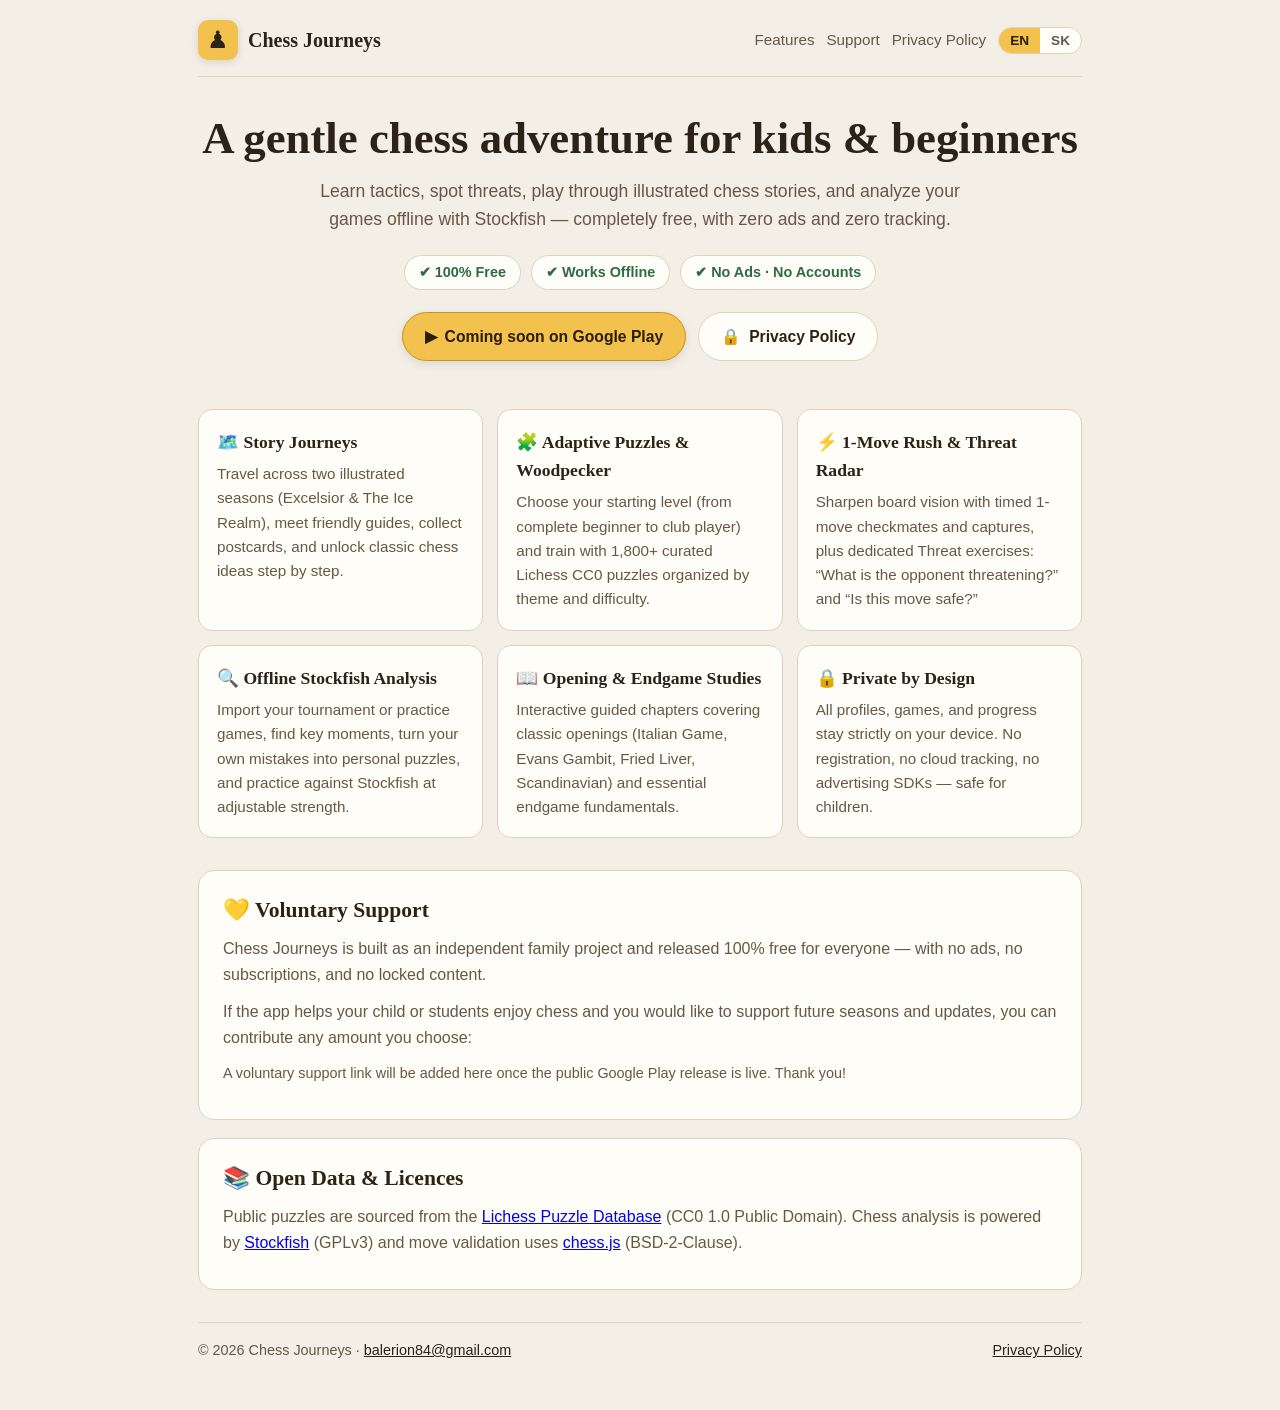
==== index.html @ b474513f "Initial Chess Journeys website and Privacy Policy" ====
<!doctype html>
<html lang="en">
<head>
  <meta charset="utf-8">
  <meta name="viewport" content="width=device-width, initial-scale=1">
  <title>Chess Journeys – Chess Trainer &amp; Story Adventure</title>
  <meta name="description" content="Chess Journeys is a free, offline, ad-free chess training app and story adventure for kids and beginners.">
  <style>
    :root {
      --bg: #f3efe6;
      --panel: #fffdf8;
      --ink: #2b2218;
      --muted: #665848;
      --line: #ddd2be;
      --accent: #f2c14e;
      --accent-dark: #c99220;
      --accent-ink: #2b1d06;
      --forest: #2f6b45;
    }
    * { box-sizing: border-box; }
    body {
      margin: 0;
      font-family: -apple-system, BlinkMacSystemFont, "Segoe UI", Roboto, sans-serif;
      background: var(--bg);
      color: var(--ink);
      line-height: 1.6;
    }
    .wrap {
      max-width: 920px;
      margin: 0 auto;
      padding: 20px 18px 48px;
    }
    header {
      display: flex;
      justify-content: space-between;
      align-items: center;
      gap: 12px;
      flex-wrap: wrap;
      padding-bottom: 16px;
      border-bottom: 1px solid var(--line);
    }
    .brand {
      display: flex;
      align-items: center;
      gap: 10px;
      text-decoration: none;
      color: var(--ink);
    }
    .brand-icon {
      width: 40px;
      height: 40px;
      border-radius: 10px;
      background: var(--accent);
      display: grid;
      place-items: center;
      font-size: 24px;
      box-shadow: 0 2px 8px rgba(0,0,0,.12);
    }
    .brand strong {
      font-family: Georgia, "Palatino Linotype", serif;
      font-size: 1.25rem;
    }
    nav {
      display: flex;
      align-items: center;
      gap: 12px;
      flex-wrap: wrap;
    }
    nav a {
      color: var(--muted);
      text-decoration: none;
      font-size: .95rem;
    }
    nav a:hover { color: var(--ink); text-decoration: underline; }
    .lang {
      display: inline-flex;
      border: 1px solid var(--line);
      border-radius: 999px;
      overflow: hidden;
      background: var(--panel);
    }
    .lang button {
      border: 0;
      background: transparent;
      padding: 5px 11px;
      font-size: .85rem;
      font-weight: 600;
      color: var(--muted);
      cursor: pointer;
    }
    .lang button.on {
      background: var(--accent);
      color: var(--accent-ink);
    }
    .hero {
      padding: 36px 0 28px;
      text-align: center;
    }
    .hero h1 {
      font-family: Georgia, "Palatino Linotype", serif;
      font-size: clamp(2rem, 5vw, 2.8rem);
      margin: 0 0 12px;
      line-height: 1.15;
    }
    .hero p {
      max-width: 640px;
      margin: 0 auto 22px;
      font-size: 1.1rem;
      color: var(--muted);
    }
    .badges {
      display: flex;
      gap: 10px;
      justify-content: center;
      flex-wrap: wrap;
      margin-bottom: 22px;
    }
    .pill {
      background: var(--panel);
      border: 1px solid var(--line);
      border-radius: 999px;
      padding: 5px 14px;
      font-size: .9rem;
      color: var(--forest);
      font-weight: 600;
    }
    .cta {
      display: flex;
      gap: 12px;
      justify-content: center;
      flex-wrap: wrap;
    }
    .btn {
      display: inline-flex;
      align-items: center;
      gap: 8px;
      padding: 11px 22px;
      border-radius: 999px;
      border: 1px solid var(--line);
      background: var(--panel);
      color: var(--ink);
      text-decoration: none;
      font-weight: 600;
      font-size: .98rem;
    }
    .btn.primary {
      background: var(--accent);
      border-color: var(--accent-dark);
      color: var(--accent-ink);
      box-shadow: 0 3px 10px rgba(0,0,0,.1);
    }
    .btn:hover { filter: brightness(0.97); }
    .grid {
      display: grid;
      grid-template-columns: repeat(auto-fit, minmax(250px, 1fr));
      gap: 14px;
      margin: 20px 0 32px;
    }
    .card {
      background: var(--panel);
      border: 1px solid var(--line);
      border-radius: 14px;
      padding: 18px;
    }
    .card h3 {
      margin: 0 0 6px;
      font-family: Georgia, "Palatino Linotype", serif;
      font-size: 1.1rem;
    }
    .card p {
      margin: 0;
      color: var(--muted);
      font-size: .95rem;
    }
    .section {
      background: var(--panel);
      border: 1px solid var(--line);
      border-radius: 16px;
      padding: 22px 24px;
      margin-bottom: 18px;
    }
    .section h2 {
      font-family: Georgia, "Palatino Linotype", serif;
      margin: 0 0 8px;
      font-size: 1.35rem;
    }
    .section p {
      margin: 0 0 12px;
      color: var(--muted);
    }
    .section p:last-child { margin-bottom: 0; }
    .support-note {
      font-size: .9rem;
      color: var(--muted);
      margin-top: 10px;
    }
    footer {
      margin-top: 32px;
      padding-top: 16px;
      border-top: 1px solid var(--line);
      display: flex;
      justify-content: space-between;
      align-items: center;
      flex-wrap: wrap;
      gap: 10px;
      font-size: .9rem;
      color: var(--muted);
    }
    footer a { color: var(--ink); }
    [data-lang="sk"] { display: none; }
    html.sk [data-lang="en"] { display: none; }
    html.sk [data-lang="sk"] { display: initial; }
    html.sk div[data-lang="sk"], html.sk p[data-lang="sk"], html.sk section[data-lang="sk"] { display: block; }
  </style>
</head>
<body>
  <div class="wrap">
    <header>
      <a class="brand" href="index.html">
        <span class="brand-icon" aria-hidden="true">♟</span>
        <strong>Chess Journeys</strong>
      </a>
      <nav>
        <a href="#features"><span data-lang="en">Features</span><span data-lang="sk">Funkcie</span></a>
        <a href="#support"><span data-lang="en">Support</span><span data-lang="sk">Podpora</span></a>
        <a href="privacy.html"><span data-lang="en">Privacy Policy</span><span data-lang="sk">Ochrana súkromia</span></a>
        <span class="lang" role="group" aria-label="Language">
          <button type="button" id="btn-en" class="on">EN</button>
          <button type="button" id="btn-sk">SK</button>
        </span>
      </nav>
    </header>

    <section class="hero">
      <h1>
        <span data-lang="en">A gentle chess adventure for kids &amp; beginners</span>
        <span data-lang="sk">Priateľské šachové dobrodružstvo pre deti a začiatočníkov</span>
      </h1>
      <p data-lang="en">
        Learn tactics, spot threats, play through illustrated chess stories, and analyze your games offline with Stockfish — completely free, with zero ads and zero tracking.
      </p>
      <p data-lang="sk">
        Nauč sa taktiku, rozpoznaj hrozby súpera, prejdi ilustrované šachové príbehy a rozoberaj vlastné partie offline so Stockfishom – úplne zadarmo, bez reklám a bez sledovania.
      </p>
      <div class="badges">
        <span class="pill">✔ <span data-lang="en">100% Free</span><span data-lang="sk">100 % zadarmo</span></span>
        <span class="pill">✔ <span data-lang="en">Works Offline</span><span data-lang="sk">Funguje offline</span></span>
        <span class="pill">✔ <span data-lang="en">No Ads · No Accounts</span><span data-lang="sk">Bez reklám a účtov</span></span>
      </div>
      <div class="cta">
        <!-- Doplň odkaz na Google Play, keď bude aplikácia publikovaná -->
        <a class="btn primary" href="#support" id="play-btn">
          ▶ <span data-lang="en">Coming soon on Google Play</span><span data-lang="sk">Čoskoro na Google Play</span>
        </a>
        <a class="btn" href="privacy.html">
          🔒 <span data-lang="en">Privacy Policy</span><span data-lang="sk">Zásady ochrany súkromia</span>
        </a>
      </div>
    </section>

    <section id="features" class="grid">
      <div class="card">
        <h3>🗺️ <span data-lang="en">Story Journeys</span><span data-lang="sk">Putovanie v príbehu</span></h3>
        <p data-lang="en">Travel across two illustrated seasons (Excelsior &amp; The Ice Realm), meet friendly guides, collect postcards, and unlock classic chess ideas step by step.</p>
        <p data-lang="sk">Prejdi dve ilustrované sezóny (Excelsior a Ľadová ríša), spoznaj sprievodcov, zbieraj pohľadnice a krok za krokom objavuj klasické šachové myšlienky.</p>
      </div>
      <div class="card">
        <h3>🧩 <span data-lang="en">Adaptive Puzzles &amp; Woodpecker</span><span data-lang="sk">Adaptívne puzzle a Ďateľ</span></h3>
        <p data-lang="en">Choose your starting level (from complete beginner to club player) and train with 1,800+ curated Lichess CC0 puzzles organized by theme and difficulty.</p>
        <p data-lang="sk">Zvoľ si úroveň hráča pri tvorbe profilu (od úplného začiatočníka po klubového hráča) a trénuj s vyše 1 800 úlohami z Lichess CC0 roztriedenými podľa témy a sily.</p>
      </div>
      <div class="card">
        <h3>⚡ <span data-lang="en">1-Move Rush &amp; Threat Radar</span><span data-lang="sk">Rýchlovky a Hrozby</span></h3>
        <p data-lang="en">Sharpen board vision with timed 1-move checkmates and captures, plus dedicated Threat exercises: “What is the opponent threatening?” and “Is this move safe?”</p>
        <p data-lang="sk">Zlepšuj prehľad na šachovnici jednoťahovými rýchlovkami a cvičením Hrozby: „Čo chce súper?“ a „Je tento ťah bezpečný?“.</p>
      </div>
      <div class="card">
        <h3>🔍 <span data-lang="en">Offline Stockfish Analysis</span><span data-lang="sk">Offline rozbor so Stockfishom</span></h3>
        <p data-lang="en">Import your tournament or practice games, find key moments, turn your own mistakes into personal puzzles, and practice against Stockfish at adjustable strength.</p>
        <p data-lang="sk">Vlož vlastné turnajové alebo tréningové partie, nájdi kľúčové momenty, premeň vlastné chyby na osobné puzzle a hraj proti Stockfishu s nastaviteľnou silou.</p>
      </div>
      <div class="card">
        <h3>📖 <span data-lang="en">Opening &amp; Endgame Studies</span><span data-lang="sk">Štúdie otvorení a koncoviek</span></h3>
        <p data-lang="en">Interactive guided chapters covering classic openings (Italian Game, Evans Gambit, Fried Liver, Scandinavian) and essential endgame fundamentals.</p>
        <p data-lang="sk">Interaktívne kapitoly základných otvorení (Talianska hra, Evansov gambit, Fried Liver, Škandinávska) a základných koncoviek.</p>
      </div>
      <div class="card">
        <h3>🔒 <span data-lang="en">Private by Design</span><span data-lang="sk">Súkromie na prvom mieste</span></h3>
        <p data-lang="en">All profiles, games, and progress stay strictly on your device. No registration, no cloud tracking, no advertising SDKs — safe for children.</p>
        <p data-lang="sk">Všetky profily, partie a pokrok ostávajú výlučne v tvojom zariadení. Žiadna registrácia, žiadne sledovanie ani reklamy – bezpečné pre deti.</p>
      </div>
    </section>

    <section id="support" class="section">
      <h2>💛 <span data-lang="en">Voluntary Support</span><span data-lang="sk">Dobrovoľná podpora</span></h2>
      <p data-lang="en">
        Chess Journeys is built as an independent family project and released 100% free for everyone — with no ads, no subscriptions, and no locked content.
      </p>
      <p data-lang="sk">
        Chess Journeys vzniklo ako nezávislý rodinný projekt a je dostupné pre všetkých 100 % zadarmo – bez reklám, bez predplatného a bez zamknutého obsahu.
      </p>
      <p data-lang="en">
        If the app helps your child or students enjoy chess and you would like to support future seasons and updates, you can contribute any amount you choose:
      </p>
      <p data-lang="sk">
        Ak aplikácia robí radosť tvojmu dieťaťu alebo žiakom a chceš dobrovoľne podporiť ďalší vývoj a nové sezóny, môžeš prispieť ľubovoľnou sumou:
      </p>
      <!--
        KEĎ BUDEŠ MAŤ ODKAZ NA PODPORU (napr. Ko-fi, Buy Me a Coffee, PayPal.me):
        1. Odstráň komentár okolo <a> nižšie a vlož svoju URL do href="...".
        2. Zmaž nasledujúci odsek .support-note.

      <p>
        <a class="btn primary" href="https://ko-fi.com/TVOJ_PROFIL" target="_blank" rel="noopener noreferrer">
          ☕ <span data-lang="en">Support Chess Journeys</span><span data-lang="sk">Podporiť Chess Journeys</span>
        </a>
      </p>
      -->
      <p class="support-note" data-lang="en">
        A voluntary support link will be added here once the public Google Play release is live. Thank you!
      </p>
      <p class="support-note" data-lang="sk">
        Odkaz na dobrovoľnú podporu sem pribudne po vydaní verejnej verzie na Google Play. Ďakujeme!
      </p>
    </section>

    <section class="section">
      <h2>📚 <span data-lang="en">Open Data &amp; Licences</span><span data-lang="sk">Otvorené dáta a licencie</span></h2>
      <p data-lang="en">
        Public puzzles are sourced from the <a href="https://database.lichess.org/#puzzles" target="_blank" rel="noopener noreferrer">Lichess Puzzle Database</a> (CC0 1.0 Public Domain).
        Chess analysis is powered by <a href="https://stockfishchess.org/" target="_blank" rel="noopener noreferrer">Stockfish</a> (GPLv3) and move validation uses <a href="https://github.com/jhlywa/chess.js" target="_blank" rel="noopener noreferrer">chess.js</a> (BSD-2-Clause).
      </p>
      <p data-lang="sk">
        Úlohy vo verejnej verzii pochádzajú z otvorenej databázy <a href="https://database.lichess.org/#puzzles" target="_blank" rel="noopener noreferrer">Lichess Puzzle Database</a> (CC0 1.0 Public Domain).
        Rozbor partií využíva engine <a href="https://stockfishchess.org/" target="_blank" rel="noopener noreferrer">Stockfish</a> (GPLv3) a šachovú logiku <a href="https://github.com/jhlywa/chess.js" target="_blank" rel="noopener noreferrer">chess.js</a> (BSD-2-Clause).
      </p>
    </section>

    <footer>
      <span>© 2026 Chess Journeys · <a href="mailto:balerion84@gmail.com">balerion84@gmail.com</a></span>
      <span><a href="privacy.html"><span data-lang="en">Privacy Policy</span><span data-lang="sk">Zásady ochrany súkromia</span></a></span>
    </footer>
  </div>

  <script>
    (function () {
      const root = document.documentElement;
      const bEn = document.getElementById("btn-en");
      const bSk = document.getElementById("btn-sk");
      function setLang(l) {
        const isSk = l === "sk";
        root.classList.toggle("sk", isSk);
        root.lang = isSk ? "sk" : "en";
        bEn.classList.toggle("on", !isSk);
        bSk.classList.toggle("on", isSk);
        try { localStorage.setItem("cj.site.lang", l); } catch (e) {}
      }
      bEn.onclick = () => setLang("en");
      bSk.onclick = () => setLang("sk");
      const q = new URLSearchParams(location.search).get("lang");
      let saved = null;
      try { saved = localStorage.getItem("cj.site.lang"); } catch (e) {}
      if (q === "sk" || (!q && saved === "sk")) setLang("sk");
    })();
  </script>
</body>
</html>
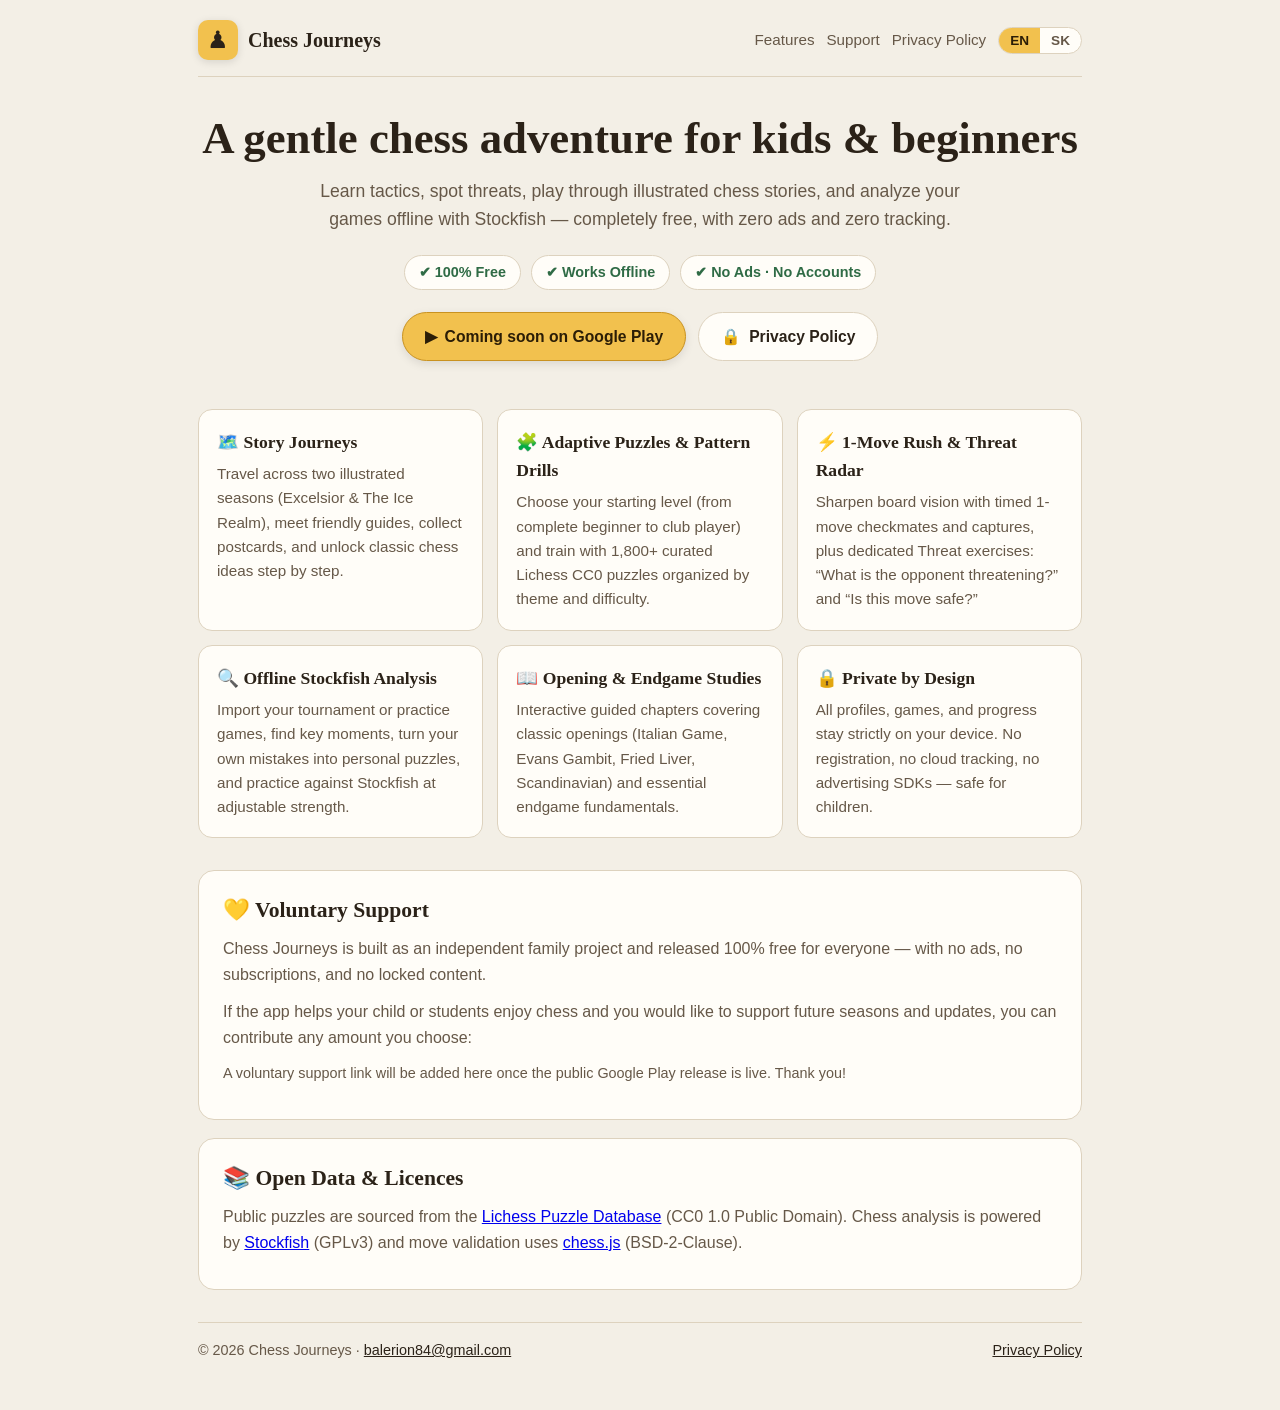
==== commit ff031762: "Rename Woodpecker to Pattern Drills" ====
--- a/index.html
+++ b/index.html
@@ -265,7 +265,7 @@
         <p data-lang="sk">Prejdi dve ilustrované sezóny (Excelsior a Ľadová ríša), spoznaj sprievodcov, zbieraj pohľadnice a krok za krokom objavuj klasické šachové myšlienky.</p>
       </div>
       <div class="card">
-        <h3>🧩 <span data-lang="en">Adaptive Puzzles &amp; Woodpecker</span><span data-lang="sk">Adaptívne puzzle a Ďateľ</span></h3>
+        <h3>🧩 <span data-lang="en">Adaptive Puzzles &amp; Pattern Drills</span><span data-lang="sk">Adaptívne puzzle a Ďateľ</span></h3>
         <p data-lang="en">Choose your starting level (from complete beginner to club player) and train with 1,800+ curated Lichess CC0 puzzles organized by theme and difficulty.</p>
         <p data-lang="sk">Zvoľ si úroveň hráča pri tvorbe profilu (od úplného začiatočníka po klubového hráča) a trénuj s vyše 1 800 úlohami z Lichess CC0 roztriedenými podľa témy a sily.</p>
       </div>
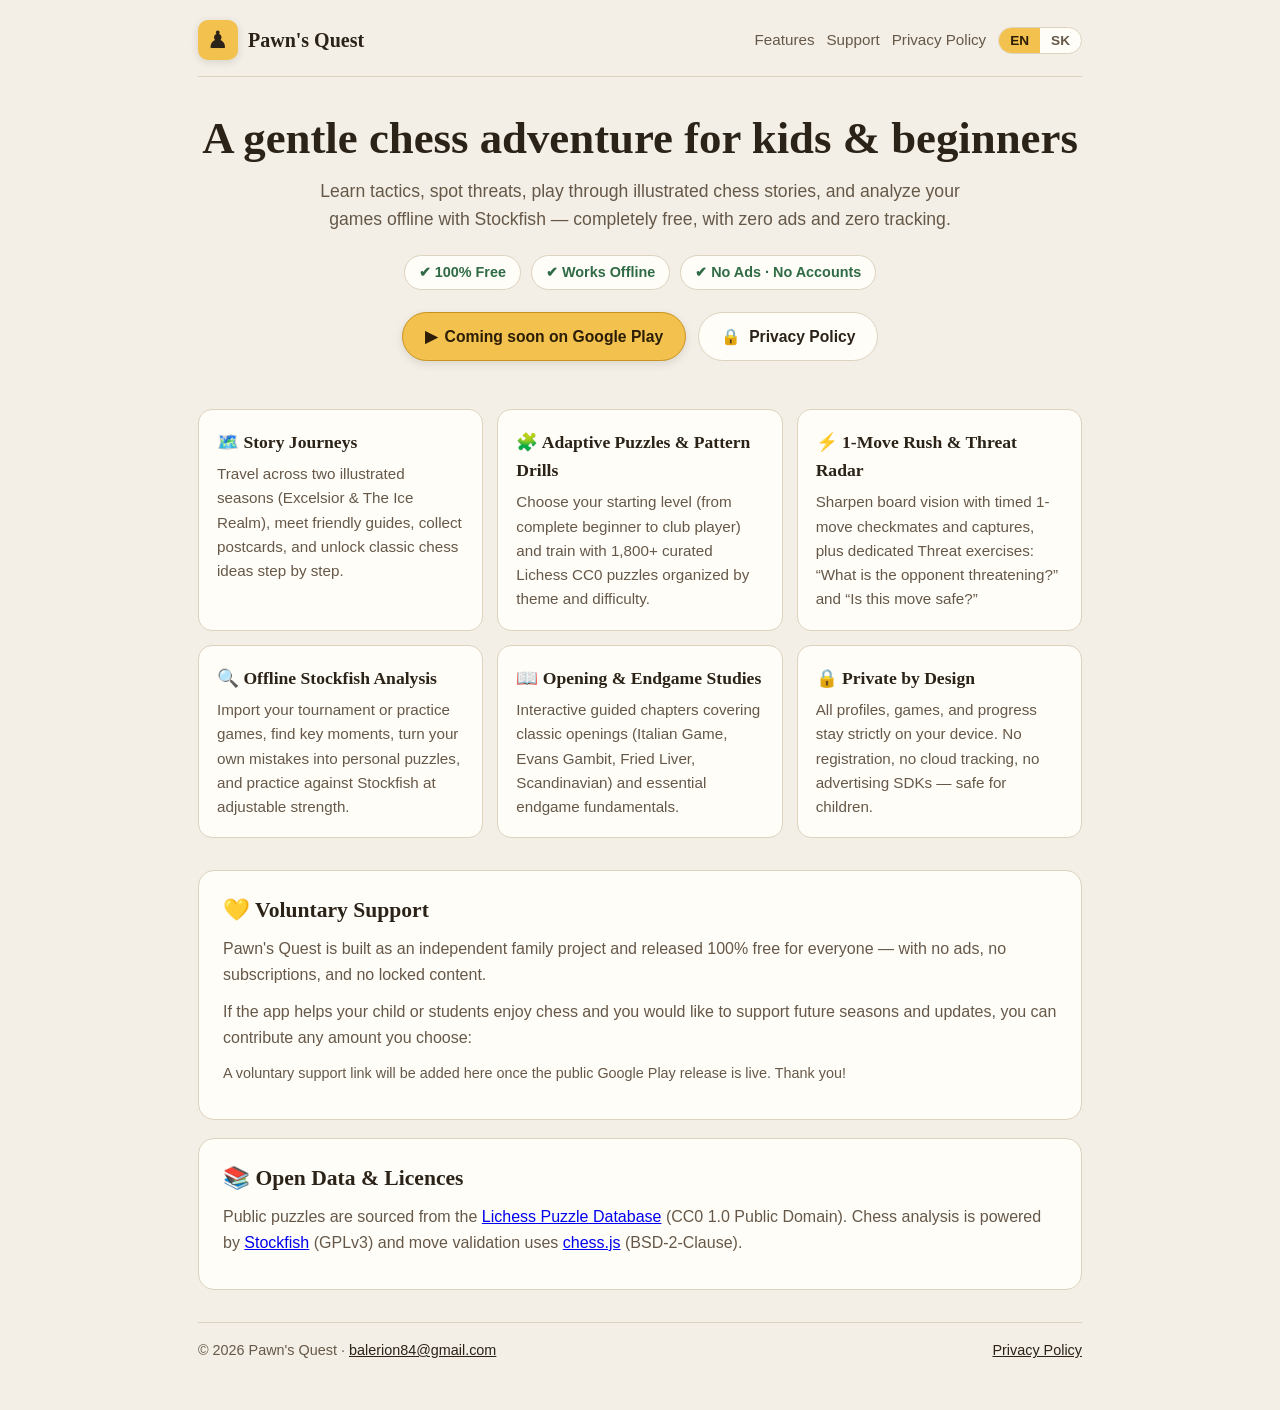
==== commit b6372c44: "Rename to Pawn's Quest" ====
--- a/index.html
+++ b/index.html
@@ -3,8 +3,8 @@
 <head>
   <meta charset="utf-8">
   <meta name="viewport" content="width=device-width, initial-scale=1">
-  <title>Chess Journeys – Chess Trainer &amp; Story Adventure</title>
-  <meta name="description" content="Chess Journeys is a free, offline, ad-free chess training app and story adventure for kids and beginners.">
+  <title>Pawn's Quest – Chess Trainer &amp; Story Adventure</title>
+  <meta name="description" content="Pawn's Quest is a free, offline, ad-free chess training app and story adventure for kids and beginners.">
   <style>
     :root {
       --bg: #f3efe6;
@@ -218,7 +218,7 @@
     <header>
       <a class="brand" href="index.html">
         <span class="brand-icon" aria-hidden="true">♟</span>
-        <strong>Chess Journeys</strong>
+        <strong><span data-lang="en">Pawn's Quest</span><span data-lang="sk">Šachové dobrodružstvo</span></strong>
       </a>
       <nav>
         <a href="#features"><span data-lang="en">Features</span><span data-lang="sk">Funkcie</span></a>
@@ -294,10 +294,10 @@
     <section id="support" class="section">
       <h2>💛 <span data-lang="en">Voluntary Support</span><span data-lang="sk">Dobrovoľná podpora</span></h2>
       <p data-lang="en">
-        Chess Journeys is built as an independent family project and released 100% free for everyone — with no ads, no subscriptions, and no locked content.
+        Pawn's Quest is built as an independent family project and released 100% free for everyone — with no ads, no subscriptions, and no locked content.
       </p>
       <p data-lang="sk">
-        Chess Journeys vzniklo ako nezávislý rodinný projekt a je dostupné pre všetkých 100 % zadarmo – bez reklám, bez predplatného a bez zamknutého obsahu.
+        Šachové dobrodružstvo (Pawn's Quest) vzniklo ako nezávislý rodinný projekt a je dostupné pre všetkých 100 % zadarmo – bez reklám, bez predplatného a bez zamknutého obsahu.
       </p>
       <p data-lang="en">
         If the app helps your child or students enjoy chess and you would like to support future seasons and updates, you can contribute any amount you choose:
@@ -312,7 +312,7 @@
 
       <p>
         <a class="btn primary" href="https://ko-fi.com/TVOJ_PROFIL" target="_blank" rel="noopener noreferrer">
-          ☕ <span data-lang="en">Support Chess Journeys</span><span data-lang="sk">Podporiť Chess Journeys</span>
+          ☕ <span data-lang="en">Support Pawn's Quest</span><span data-lang="sk">Podporiť Šachové dobrodružstvo</span>
         </a>
       </p>
       -->
@@ -337,7 +337,7 @@
     </section>
 
     <footer>
-      <span>© 2026 Chess Journeys · <a href="mailto:balerion84@gmail.com">balerion84@gmail.com</a></span>
+      <span>© 2026 Pawn's Quest · <a href="mailto:balerion84@gmail.com">balerion84@gmail.com</a></span>
       <span><a href="privacy.html"><span data-lang="en">Privacy Policy</span><span data-lang="sk">Zásady ochrany súkromia</span></a></span>
     </footer>
   </div>
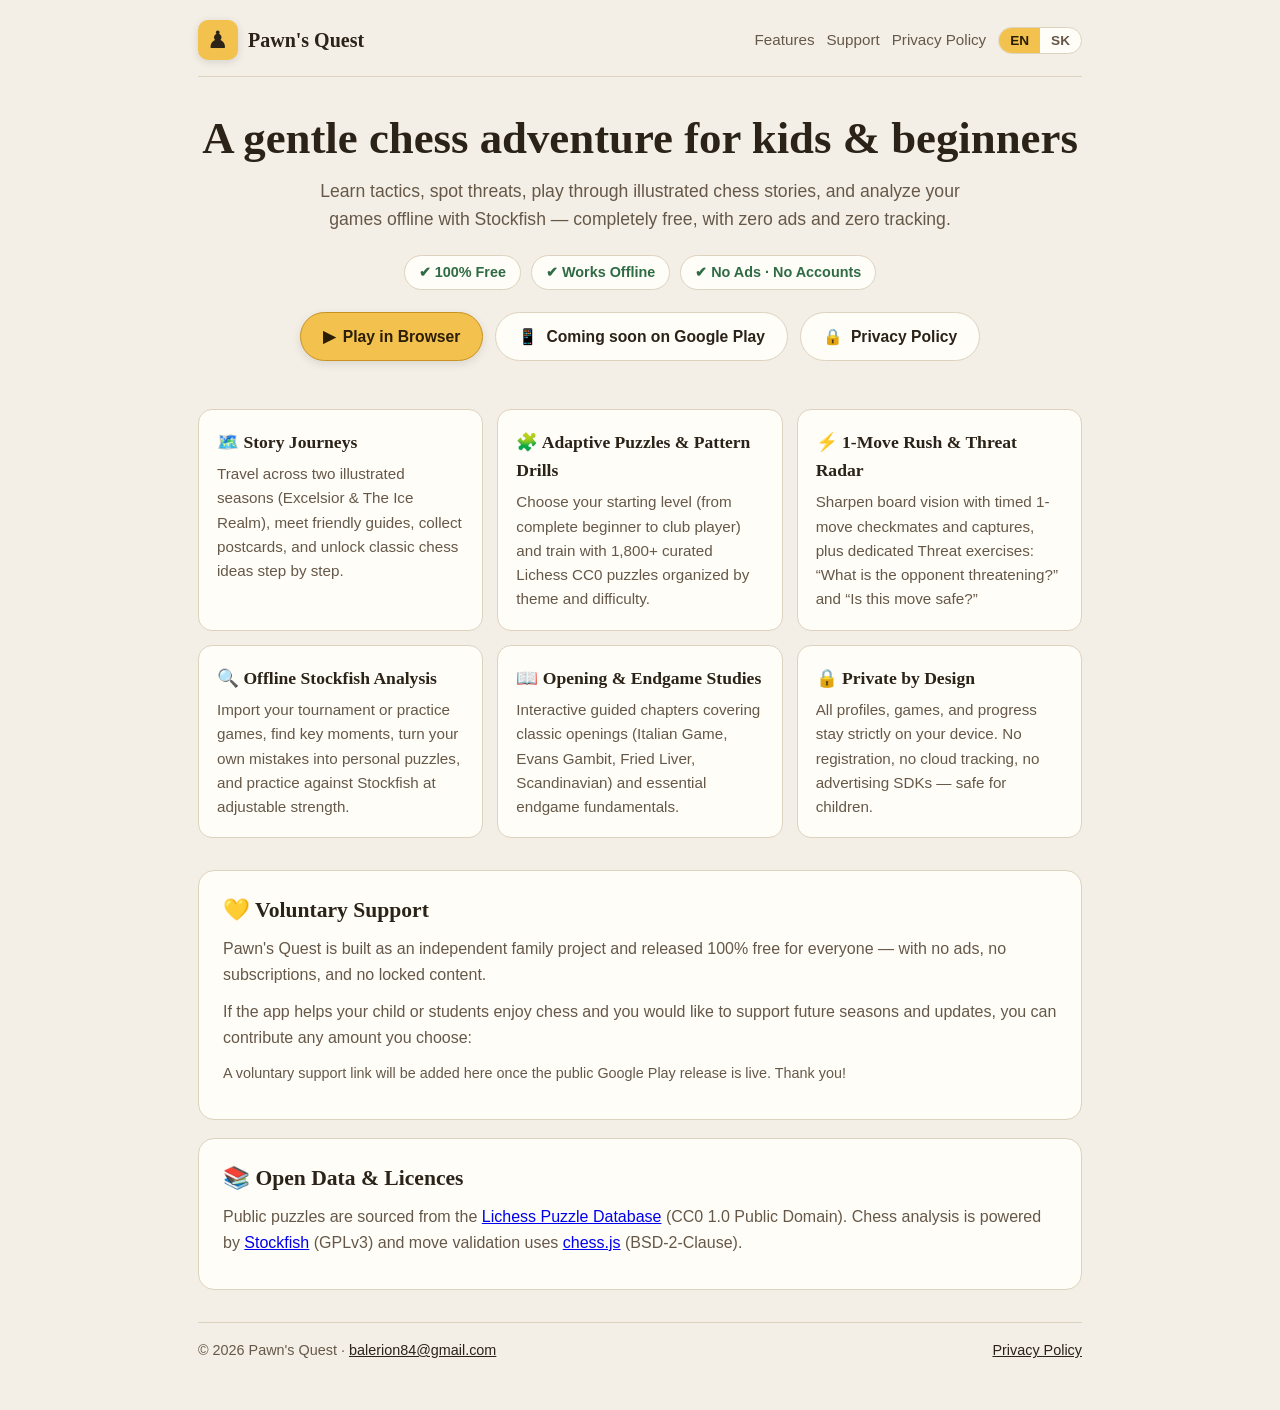
==== commit 28e4467c: "Publish Pawn's Quest web app in /play/ with PWA icon" ====
--- a/index.html
+++ b/index.html
@@ -248,9 +248,12 @@
         <span class="pill">✔ <span data-lang="en">No Ads · No Accounts</span><span data-lang="sk">Bez reklám a účtov</span></span>
       </div>
       <div class="cta">
+        <a class="btn primary" href="play/" id="web-play-btn">
+          ▶ <span data-lang="en">Play in Browser</span><span data-lang="sk">Hrať v prehliadači</span>
+        </a>
         <!-- Doplň odkaz na Google Play, keď bude aplikácia publikovaná -->
-        <a class="btn primary" href="#support" id="play-btn">
-          ▶ <span data-lang="en">Coming soon on Google Play</span><span data-lang="sk">Čoskoro na Google Play</span>
+        <a class="btn" href="#support" id="play-btn">
+          📱 <span data-lang="en">Coming soon on Google Play</span><span data-lang="sk">Čoskoro na Google Play</span>
         </a>
         <a class="btn" href="privacy.html">
           🔒 <span data-lang="en">Privacy Policy</span><span data-lang="sk">Zásady ochrany súkromia</span>
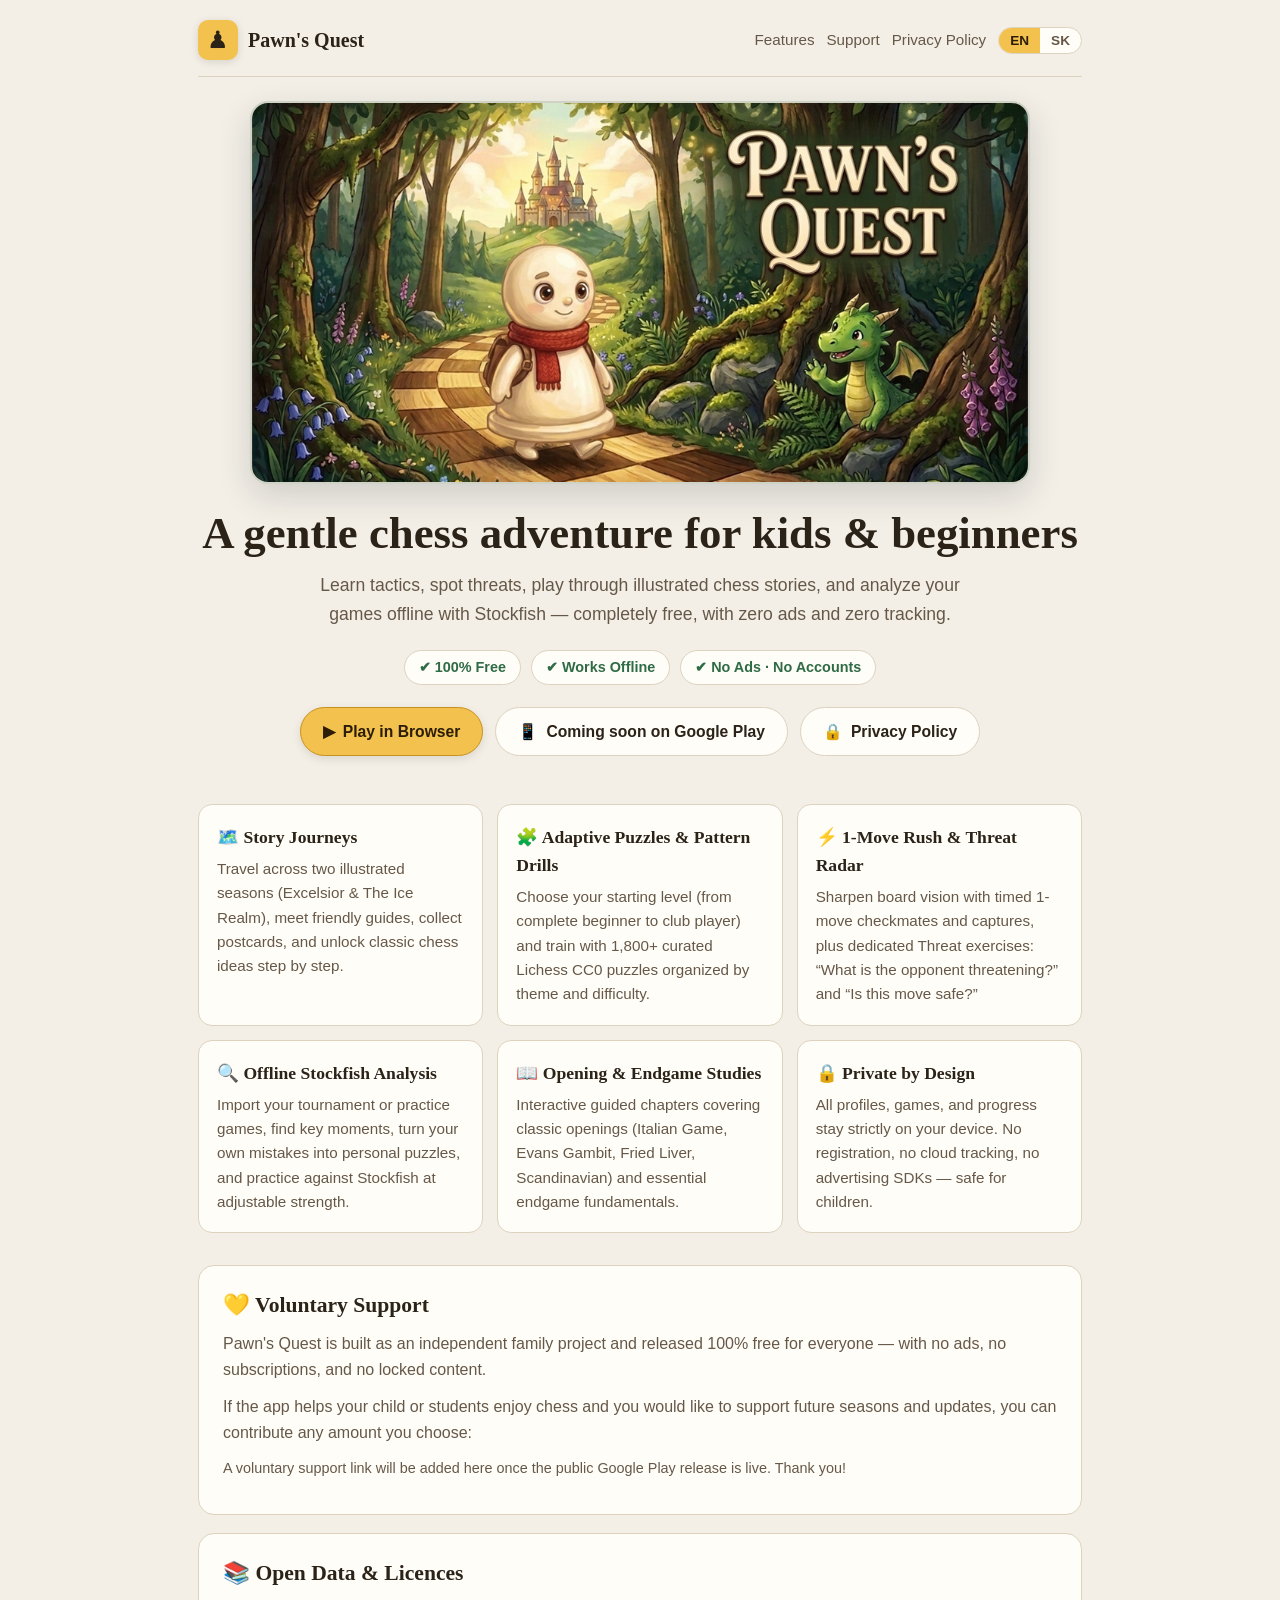
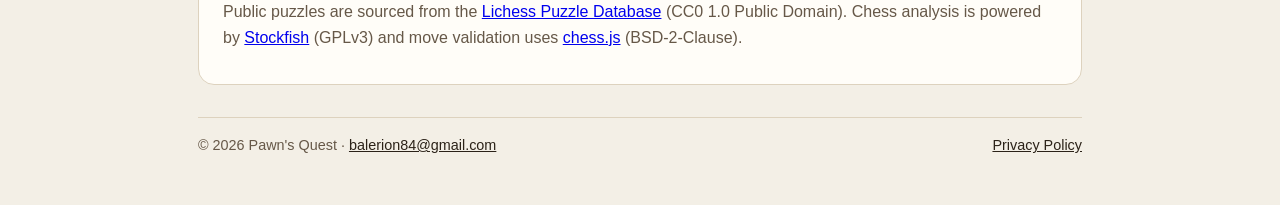
==== commit b81cdcbb: "Publish Pawn's Quest web app in /play/ with PWA icon" ====
--- a/index.html
+++ b/index.html
@@ -93,8 +93,18 @@
       color: var(--accent-ink);
     }
     .hero {
-      padding: 36px 0 28px;
+      padding: 24px 0 28px;
       text-align: center;
+    }
+    .hero-banner {
+      display: block;
+      width: 100%;
+      max-width: 780px;
+      height: auto;
+      margin: 0 auto 24px;
+      border-radius: 18px;
+      box-shadow: 0 12px 32px rgba(27, 36, 48, 0.16);
+      border: 2px solid rgba(47, 79, 40, 0.18);
     }
     .hero h1 {
       font-family: Georgia, "Palatino Linotype", serif;
@@ -232,6 +242,7 @@
     </header>
 
     <section class="hero">
+      <img class="hero-banner" src="banner.png" alt="Pawn's Quest – Chess Adventure" width="1024" height="500">
       <h1>
         <span data-lang="en">A gentle chess adventure for kids &amp; beginners</span>
         <span data-lang="sk">Priateľské šachové dobrodružstvo pre deti a začiatočníkov</span>
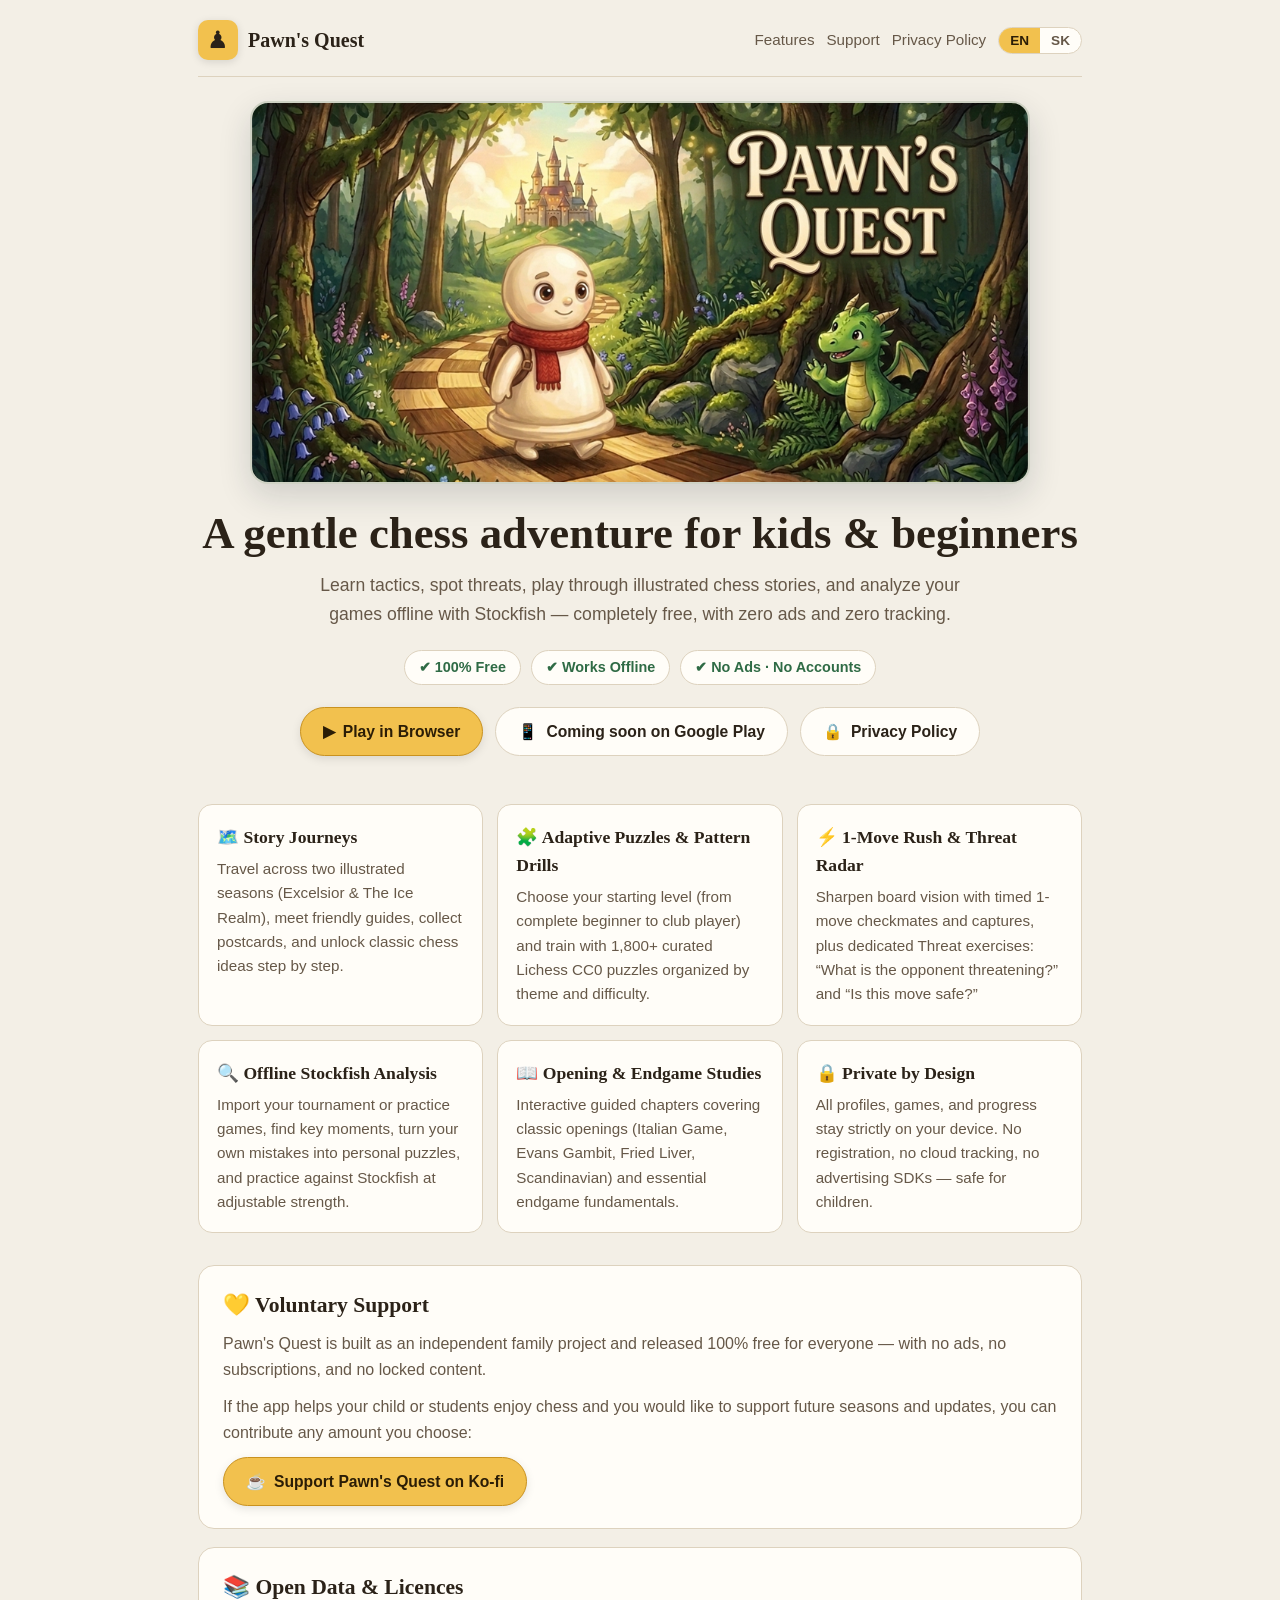
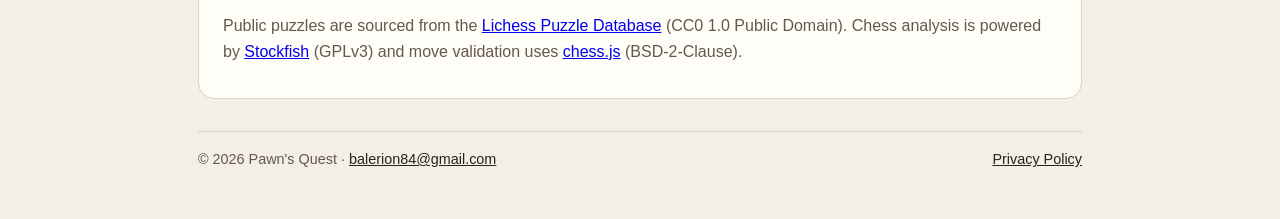
==== commit 35b69c82: "Add Ko-fi voluntary support link" ====
--- a/index.html
+++ b/index.html
@@ -319,22 +319,10 @@
       <p data-lang="sk">
         Ak aplikácia robí radosť tvojmu dieťaťu alebo žiakom a chceš dobrovoľne podporiť ďalší vývoj a nové sezóny, môžeš prispieť ľubovoľnou sumou:
       </p>
-      <!--
-        KEĎ BUDEŠ MAŤ ODKAZ NA PODPORU (napr. Ko-fi, Buy Me a Coffee, PayPal.me):
-        1. Odstráň komentár okolo <a> nižšie a vlož svoju URL do href="...".
-        2. Zmaž nasledujúci odsek .support-note.
-
       <p>
-        <a class="btn primary" href="https://ko-fi.com/TVOJ_PROFIL" target="_blank" rel="noopener noreferrer">
-          ☕ <span data-lang="en">Support Pawn's Quest</span><span data-lang="sk">Podporiť Šachové dobrodružstvo</span>
+        <a class="btn primary" href="https://ko-fi.com/martinkrajcovic" target="_blank" rel="noopener noreferrer">
+          ☕ <span data-lang="en">Support Pawn's Quest on Ko-fi</span><span data-lang="sk">Podporiť Šachové dobrodružstvo cez Ko-fi</span>
         </a>
-      </p>
-      -->
-      <p class="support-note" data-lang="en">
-        A voluntary support link will be added here once the public Google Play release is live. Thank you!
-      </p>
-      <p class="support-note" data-lang="sk">
-        Odkaz na dobrovoľnú podporu sem pribudne po vydaní verejnej verzie na Google Play. Ďakujeme!
       </p>
     </section>
 
